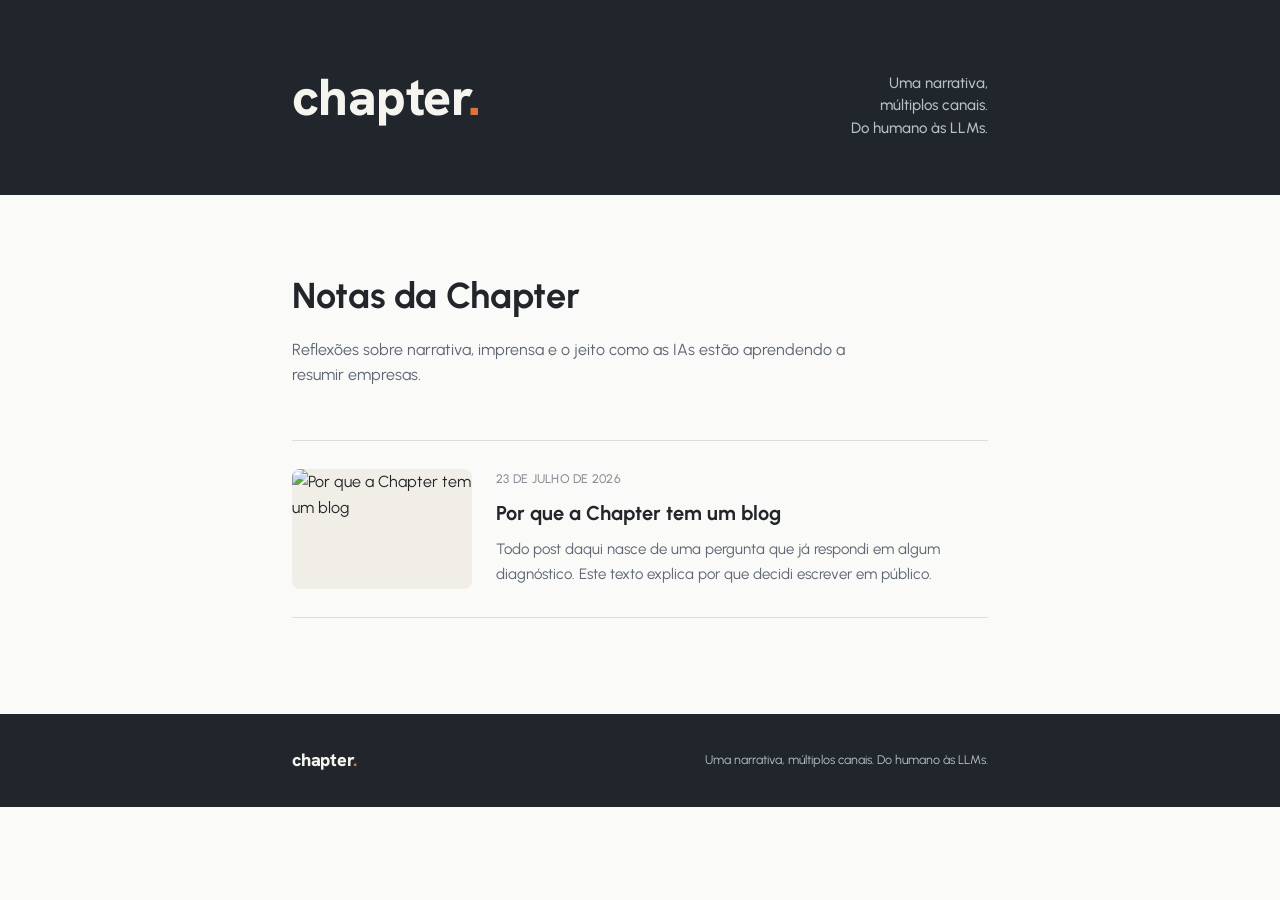
==== blog/index.html @ 7ec832b1 "ajustada index da home e conexão com o blog" ====
<!DOCTYPE html>
<html lang="pt-BR">
<head>
<meta charset="UTF-8">
<meta name="viewport" content="width=device-width, initial-scale=1.0">
<title>Notas da Chapter — chapter.</title>
<meta name="description" content="Reflexões sobre narrativa, imprensa e o jeito como as IAs estão aprendendo a resumir empresas.">
<link rel="preconnect" href="https://fonts.googleapis.com">
<link rel="preconnect" href="https://fonts.gstatic.com" crossorigin>
<link href="https://fonts.googleapis.com/css2?family=Urbanist:ital,wght@0,400;0,500;0,600;0,700;0,800;1,500;1,600;1,700&family=Hanken+Grotesk:wght@800&display=swap" rel="stylesheet">
<link rel="stylesheet" href="style.css">
</head>
<body>

<header class="blog-header">
  <div class="wrap">
    <div class="blog-hero-grid">
      <a href="../index.html" class="wordmark">chapter<span class="dot">.</span></a>
      <div class="blog-hero-tag">Uma narrativa,<br>múltiplos canais.<br>Do humano às LLMs.</div>
    </div>
  </div>
</header>

<main class="blog-index">
  <div class="wrap">
    <h1>Notas da Chapter</h1>
    <p class="lede">Reflexões sobre narrativa, imprensa e o jeito como as IAs estão aprendendo a resumir empresas.</p>
    <div class="post-list">
    <div class="post-item">
      <div class="post-thumb"><img src="https://images.unsplash.com/photo-1773332611550-9f5a465b4e42?q=80&w=1170&auto=format&fit=crop&ixlib=rb-4.1.0&ixid=M3wxMjA3fDF8MHxwaG90by1wYWdlfHx8fGVufDB8fHx8fA%3D%3D" alt="Por que a Chapter tem um blog" loading="lazy"></div>
      <div class="post-item-text">
        <div class="post-date">23 de julho de 2026</div>
        <h2><a href="por-que-a-chapter-tem-um-blog.html">Por que a Chapter tem um blog</a></h2>
        <p class="excerpt">Todo post daqui nasce de uma pergunta que já respondi em algum diagnóstico. Este texto explica por que decidi escrever em público.</p>
      </div>
    </div>
    </div>
  </div>
</main>

<footer class="blog-footer">
  <div class="wrap">
    <div class="wordmark">chapter<span class="dot">.</span></div>
    <div class="foot-tag">Uma narrativa, múltiplos canais. Do humano às LLMs.</div>
  </div>
</footer>

</body>
</html>
---- blog/style.css ----
:root{
  --slate:#53687C;
  --slate-deep:#2B3540;
  --terracota:#C8431D;
  --terracota-bright:#E0703E;
  --bg-dark:#20262B;
  --bg-light:#FAFAF8;
  --bg-alt:#F1EEE7;
  --ink:#22262A;
  --ink-soft:#5C6570;
  --ink-muted:#8B9096;
  --paper:#F6F4EE;
  --paper-soft:#B7C0C7;
  --line:#E1DED4;
  --line-dark:rgba(246,244,238,0.14);
  --wordmark: 'Hanken Grotesk', sans-serif;
  --display: 'Urbanist', sans-serif;
}
*{box-sizing:border-box; margin:0; padding:0;}
body{
  font-family:var(--display);
  color:var(--ink);
  background:var(--bg-light);
  line-height:1.6;
  -webkit-font-smoothing:antialiased;
}
.wrap{ max-width:760px; margin:0 auto; padding:0 32px; }
::selection{ background:var(--terracota); color:#fff; }
a{ color:inherit; }
:focus-visible{ outline:2px solid var(--terracota-bright); outline-offset:3px; }

.wordmark{ font-family:var(--wordmark); font-weight:800; letter-spacing:-0.01em; }
.wordmark .dot{ color:var(--terracota-bright); }

/* ============ HEADER (mirrors homepage hero) ============ */
header.blog-header{ background:var(--bg-dark); padding:56px 0; }
header.blog-header .wrap{ max-width:760px; }
.blog-hero-grid{
  display:flex; align-items:flex-end; justify-content:space-between; flex-wrap:wrap; gap:20px;
}
header.blog-header .wordmark{
  font-size:clamp(36px, 7vw, 52px); color:var(--paper); text-decoration:none;
}
.blog-hero-tag{
  font-family:var(--display); font-weight:500; font-size:15px; line-height:1.5;
  color:var(--paper-soft); text-align:right;
}

/* ============ BLOG INDEX ============ */
main.blog-index{ padding:72px 0 96px; }
.blog-index h1{
  font-family:var(--display); font-weight:700; font-size:clamp(28px,4vw,36px);
  letter-spacing:-0.01em; margin-bottom:12px;
}
.blog-index .lede{ color:var(--ink-soft); font-size:16px; margin-bottom:52px; max-width:560px; }
.post-list{ display:flex; flex-direction:column; }
.post-item{
  padding:28px 0; border-top:1px solid var(--line);
  display:flex; gap:24px; align-items:flex-start;
}
.post-item:last-child{ border-bottom:1px solid var(--line); }
.post-thumb{
  flex-shrink:0; width:180px; height:120px; border-radius:8px; overflow:hidden;
  background:var(--bg-alt);
}
.post-thumb img{ width:100%; height:100%; object-fit:cover; display:block; }
.post-thumb-empty{
  display:flex; align-items:center; justify-content:center; background:var(--bg-dark);
}
.post-thumb-empty .wordmark{ font-size:28px; color:var(--paper); }
.post-item-text{ display:flex; flex-direction:column; gap:8px; min-width:0; }
.post-item .post-date{ font-size:12.5px; color:var(--ink-muted); font-weight:500; letter-spacing:0.02em; text-transform:uppercase; }
.post-item h2{ font-family:var(--display); font-weight:700; font-size:20px; }
.post-item h2 a{ text-decoration:none; color:var(--ink); }
.post-item h2 a:hover{ color:var(--terracota); }
.post-item .excerpt{ font-size:15px; color:var(--ink-soft); line-height:1.7; }

/* ============ POST PAGE (editorial, mirrors narrativa treatment) ============ */
main.post{ background:var(--bg-alt); padding:88px 0 96px; }
.post .back-link{
  display:inline-block; font-size:13.5px; color:var(--ink-soft); text-decoration:none;
  margin-bottom:34px; font-weight:500;
}
.post .back-link:hover{ color:var(--terracota); }
.post .post-eyebrow{
  font-size:12px; font-weight:600; letter-spacing:0.08em; text-transform:uppercase;
  color:var(--terracota); margin-bottom:16px; display:block;
}
.post h1{
  font-family:var(--display); font-weight:800; font-size:clamp(28px,4.5vw,40px);
  line-height:1.25; letter-spacing:-0.01em; margin-bottom:18px;
}
.post .post-meta{ font-size:13.5px; color:var(--ink-muted); margin-bottom:36px; }
.post .post-hero{ margin-bottom:44px; border-radius:10px; overflow:hidden; aspect-ratio:16/9; }
.post .post-hero img{ width:100%; height:100%; object-fit:cover; display:block; }
.post .post-body p{ font-size:18px; line-height:1.9; color:var(--ink); margin-bottom:26px; }
.post .post-body p:first-of-type::first-letter{
  font-family:var(--display); font-weight:800; font-size:60px; float:left;
  line-height:0.8; padding-right:10px; padding-top:6px; color:var(--terracota);
}
.post .post-body h2{ font-family:var(--display); font-weight:700; font-size:22px; margin:40px 0 16px; }
.post .post-body strong{ color:var(--ink); font-weight:700; }
.post .post-body em{ font-style:italic; }
.post .post-body blockquote{
  background:var(--bg-dark); color:var(--paper); border-radius:8px;
  padding:24px 56px 24px 28px; margin:36px 0; border-left:3px solid var(--terracota);
}
.post .post-body blockquote p{
  color:var(--paper); font-size:18px; line-height:1.75; margin-bottom:0;
}
.post .post-body blockquote p:first-of-type::first-letter{
  font-size:18px; font-weight:400; float:none; padding:0; color:inherit;
}

/* ============ FOOTER ============ */
footer.blog-footer{ background:var(--bg-dark); padding:32px 0; }
footer.blog-footer .wrap{ display:flex; align-items:center; justify-content:space-between; flex-wrap:wrap; gap:14px; max-width:760px; }
footer.blog-footer .wordmark{ font-size:18px; color:var(--paper); }
footer.blog-footer .foot-tag{ font-size:12.5px; color:var(--paper-soft); }

@media (max-width:640px){
  .wrap{ padding:0 22px; }
  main.blog-index{ padding:48px 0 64px; }
  main.post{ padding:56px 0 64px; }
  .post-item{ flex-direction:column; gap:14px; }
  .post-thumb{ width:100%; height:170px; }
  .post .post-body blockquote{ padding:20px 24px; }
}
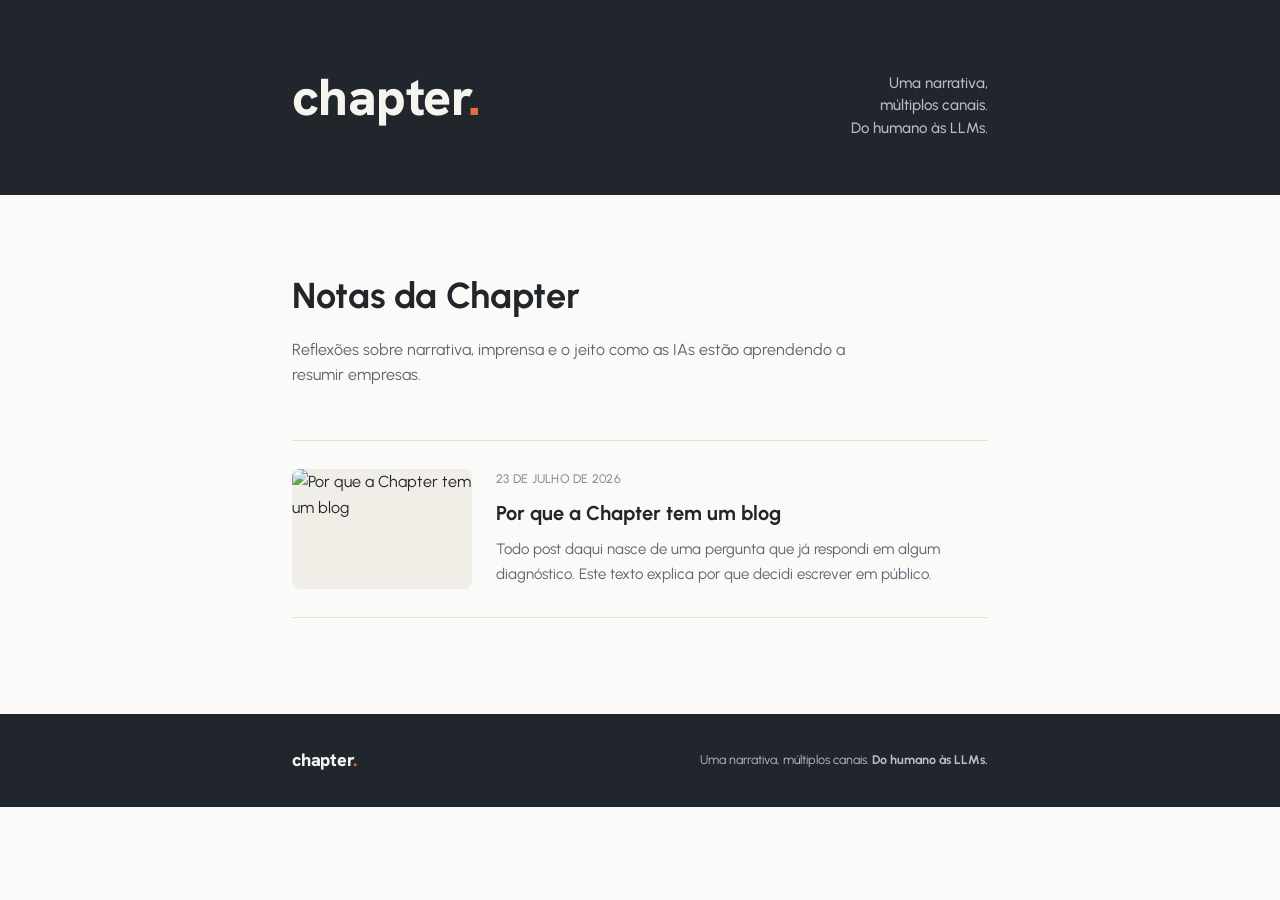
==== commit c15f02ec: "ajustado bold dos headers" ====
--- a/blog/index.html
+++ b/blog/index.html
@@ -41,7 +41,7 @@
 <footer class="blog-footer">
   <div class="wrap">
     <div class="wordmark">chapter<span class="dot">.</span></div>
-    <div class="foot-tag">Uma narrativa, múltiplos canais. Do humano às LLMs.</div>
+    <div class="foot-tag">Uma narrativa, múltiplos canais. <strong>Do humano às LLMs.</strong></div>
   </div>
 </footer>
 
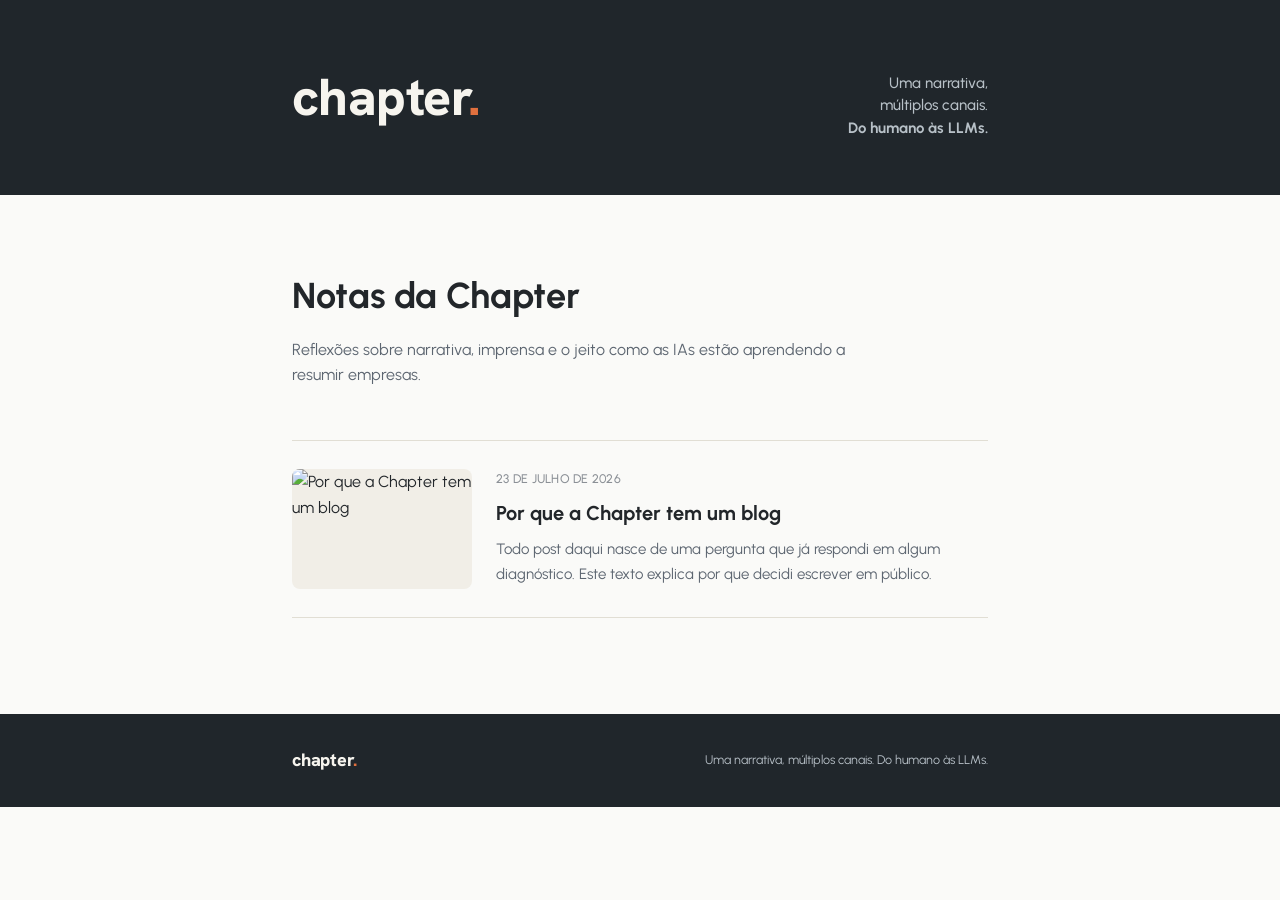
==== commit cc2a11c5: "atualizado post 1" ====
--- a/blog/index.html
+++ b/blog/index.html
@@ -16,7 +16,7 @@
   <div class="wrap">
     <div class="blog-hero-grid">
       <a href="../index.html" class="wordmark">chapter<span class="dot">.</span></a>
-      <div class="blog-hero-tag">Uma narrativa,<br>múltiplos canais.<br>Do humano às LLMs.</div>
+      <div class="blog-hero-tag">Uma narrativa,<br>múltiplos canais.<br><strong>Do humano às LLMs.</strong></div>
     </div>
   </div>
 </header>
@@ -41,7 +41,7 @@
 <footer class="blog-footer">
   <div class="wrap">
     <div class="wordmark">chapter<span class="dot">.</span></div>
-    <div class="foot-tag">Uma narrativa, múltiplos canais. <strong>Do humano às LLMs.</strong></div>
+    <div class="foot-tag">Uma narrativa, múltiplos canais. Do humano às LLMs.</div>
   </div>
 </footer>
 
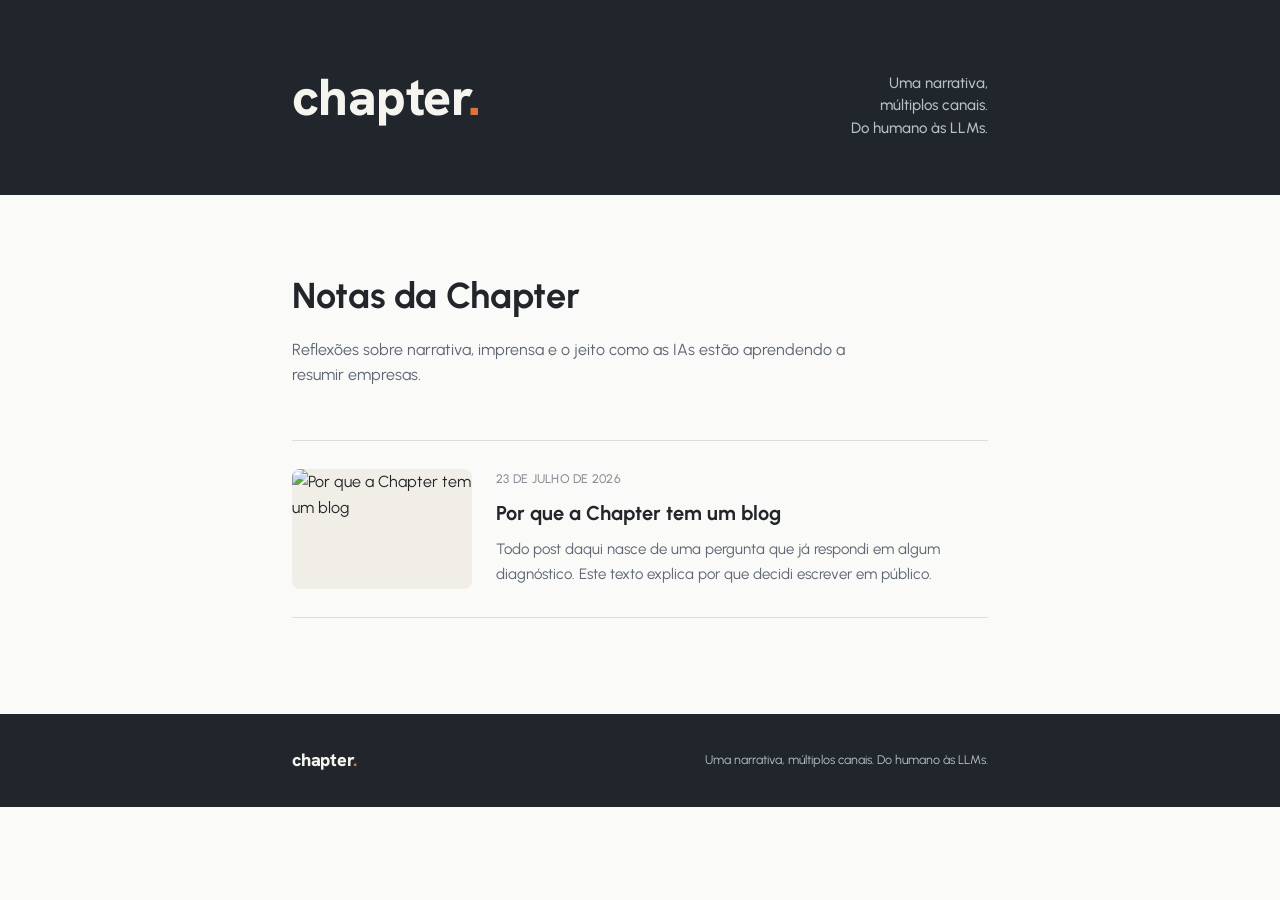
==== commit 4e8b4aa4: "adicionados textos placeholder ao blog" ====
--- a/blog/index.html
+++ b/blog/index.html
@@ -8,6 +8,7 @@
 <link rel="preconnect" href="https://fonts.googleapis.com">
 <link rel="preconnect" href="https://fonts.gstatic.com" crossorigin>
 <link href="https://fonts.googleapis.com/css2?family=Urbanist:ital,wght@0,400;0,500;0,600;0,700;0,800;1,500;1,600;1,700&family=Hanken+Grotesk:wght@800&display=swap" rel="stylesheet">
+<link rel="icon" type="image/svg+xml" href="../favicon.svg">
 <link rel="stylesheet" href="style.css">
 </head>
 <body>
@@ -16,7 +17,7 @@
   <div class="wrap">
     <div class="blog-hero-grid">
       <a href="../index.html" class="wordmark">chapter<span class="dot">.</span></a>
-      <div class="blog-hero-tag">Uma narrativa,<br>múltiplos canais.<br><strong>Do humano às LLMs.</strong></div>
+      <div class="blog-hero-tag">Uma narrativa,<br>múltiplos canais.<br>Do humano às LLMs.</div>
     </div>
   </div>
 </header>
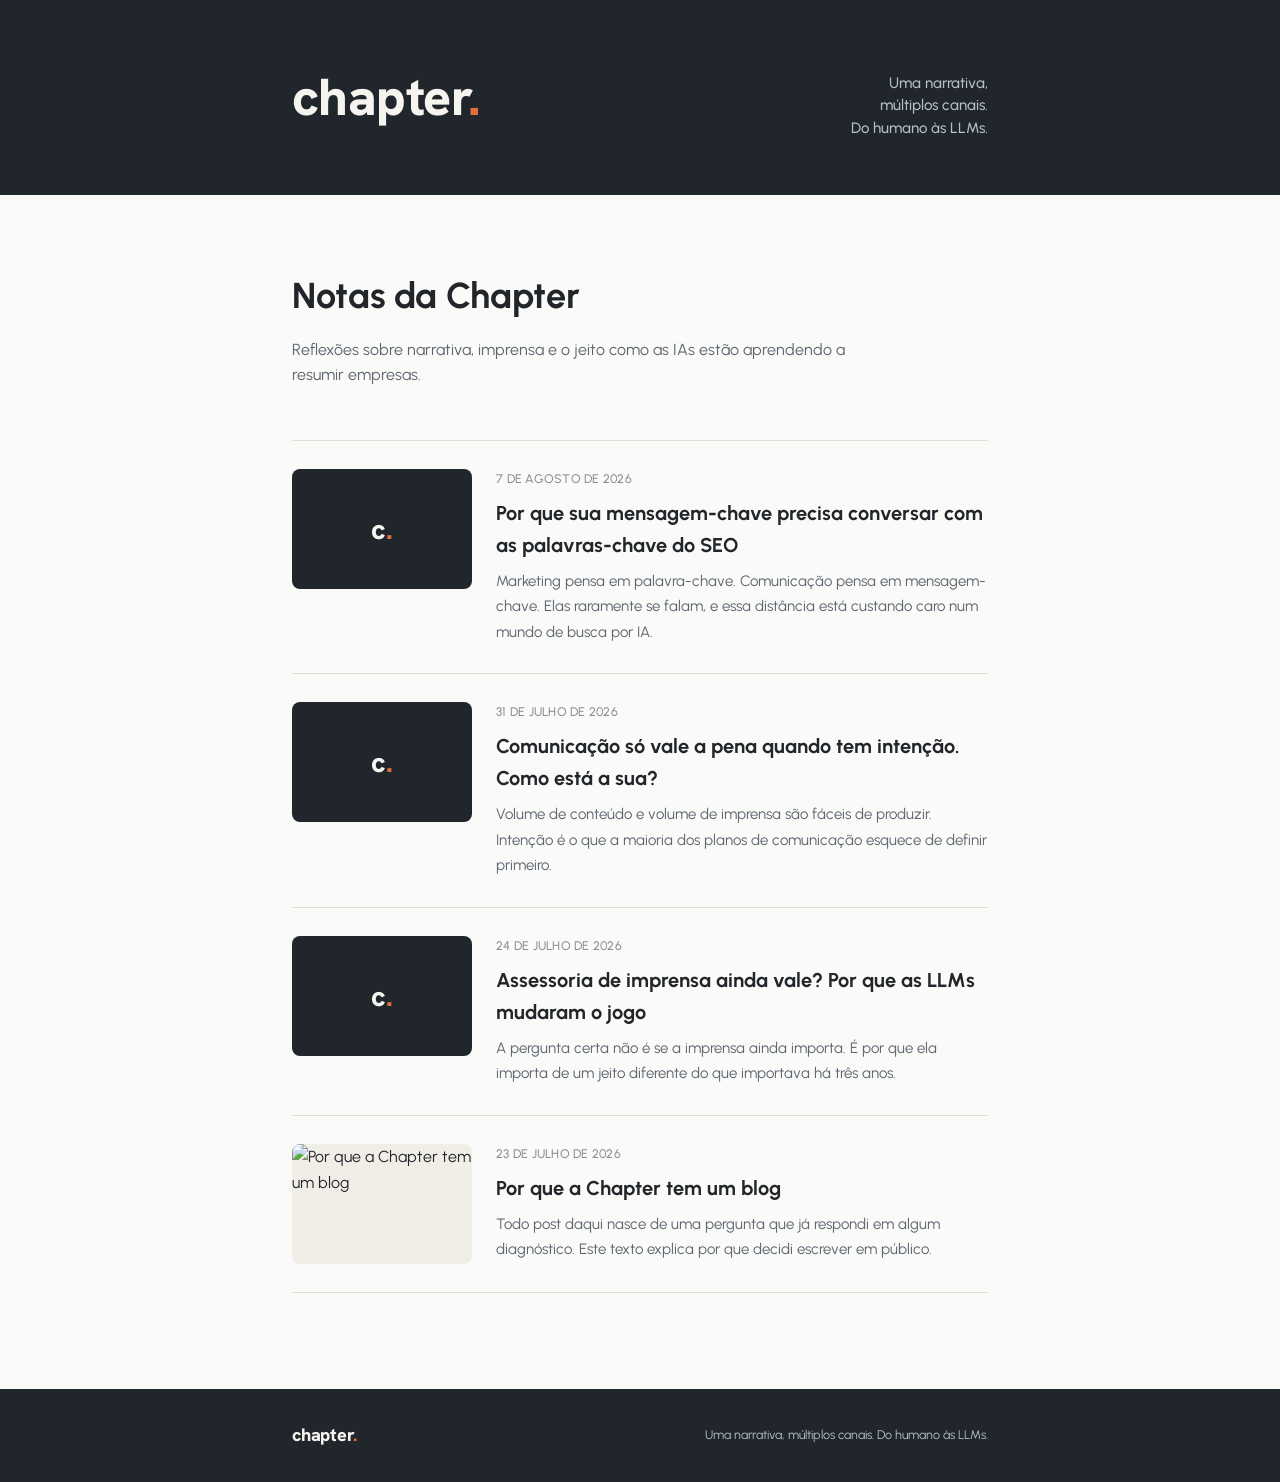
==== commit a38e1162: "gerados templates dos posts" ====
--- a/blog/index.html
+++ b/blog/index.html
@@ -28,6 +28,30 @@
     <p class="lede">Reflexões sobre narrativa, imprensa e o jeito como as IAs estão aprendendo a resumir empresas.</p>
     <div class="post-list">
     <div class="post-item">
+      <div class="post-thumb post-thumb-empty"><span class="wordmark">c<span class="dot">.</span></span></div>
+      <div class="post-item-text">
+        <div class="post-date">7 de agosto de 2026</div>
+        <h2><a href="mensagem-chave-e-palavras-chave-seo-geo.html">Por que sua mensagem-chave precisa conversar com as palavras-chave do SEO</a></h2>
+        <p class="excerpt">Marketing pensa em palavra-chave. Comunicação pensa em mensagem-chave. Elas raramente se falam, e essa distância está custando caro num mundo de busca por IA.</p>
+      </div>
+    </div>
+    <div class="post-item">
+      <div class="post-thumb post-thumb-empty"><span class="wordmark">c<span class="dot">.</span></span></div>
+      <div class="post-item-text">
+        <div class="post-date">31 de julho de 2026</div>
+        <h2><a href="comunicacao-so-vale-a-pena-com-intencao.html">Comunicação só vale a pena quando tem intenção. Como está a sua?</a></h2>
+        <p class="excerpt">Volume de conteúdo e volume de imprensa são fáceis de produzir. Intenção é o que a maioria dos planos de comunicação esquece de definir primeiro.</p>
+      </div>
+    </div>
+    <div class="post-item">
+      <div class="post-thumb post-thumb-empty"><span class="wordmark">c<span class="dot">.</span></span></div>
+      <div class="post-item-text">
+        <div class="post-date">24 de julho de 2026</div>
+        <h2><a href="assessoria-de-imprensa-ainda-vale-llms.html">Assessoria de imprensa ainda vale? Por que as LLMs mudaram o jogo</a></h2>
+        <p class="excerpt">A pergunta certa não é se a imprensa ainda importa. É por que ela importa de um jeito diferente do que importava há três anos.</p>
+      </div>
+    </div>
+    <div class="post-item">
       <div class="post-thumb"><img src="https://images.unsplash.com/photo-1773332611550-9f5a465b4e42?q=80&w=1170&auto=format&fit=crop&ixlib=rb-4.1.0&ixid=M3wxMjA3fDF8MHxwaG90by1wYWdlfHx8fGVufDB8fHx8fA%3D%3D" alt="Por que a Chapter tem um blog" loading="lazy"></div>
       <div class="post-item-text">
         <div class="post-date">23 de julho de 2026</div>
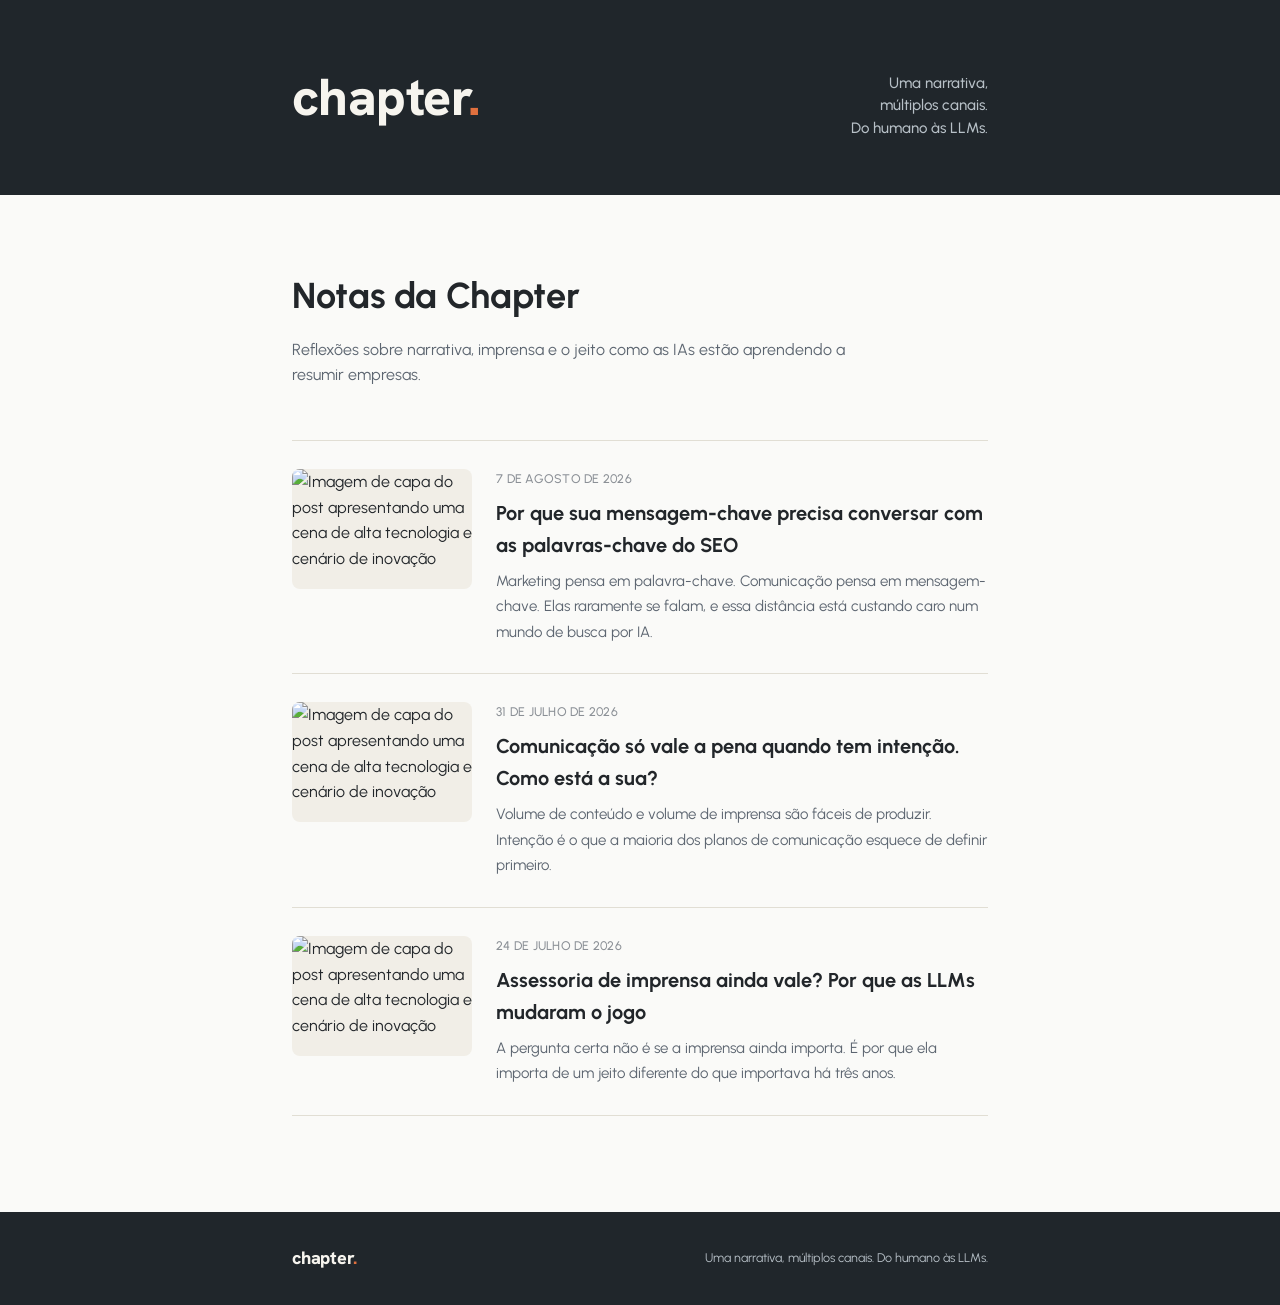
==== commit b82b0ade: "adicionados posts do blog à home" ====
--- a/blog/index.html
+++ b/blog/index.html
@@ -28,7 +28,7 @@
     <p class="lede">Reflexões sobre narrativa, imprensa e o jeito como as IAs estão aprendendo a resumir empresas.</p>
     <div class="post-list">
     <div class="post-item">
-      <div class="post-thumb post-thumb-empty"><span class="wordmark">c<span class="dot">.</span></span></div>
+      <div class="post-thumb"><img src="https://plus.unsplash.com/premium_photo-1784395298017-28a8d656df19?q=80&w=1470&auto=format&fit=crop&ixlib=rb-4.1.0&ixid=M3wxMjA3fDB8MHxwaG90by1wYWdlfHx8fGVufDB8fHx8fA%3D%3D" alt="Imagem de capa do post apresentando uma cena de alta tecnologia e cenário de inovação" loading="lazy"></div>
       <div class="post-item-text">
         <div class="post-date">7 de agosto de 2026</div>
         <h2><a href="mensagem-chave-e-palavras-chave-seo-geo.html">Por que sua mensagem-chave precisa conversar com as palavras-chave do SEO</a></h2>
@@ -36,7 +36,7 @@
       </div>
     </div>
     <div class="post-item">
-      <div class="post-thumb post-thumb-empty"><span class="wordmark">c<span class="dot">.</span></span></div>
+      <div class="post-thumb"><img src="https://images.unsplash.com/photo-1760389005000-bf02bf24f463?q=80&w=1423&auto=format&fit=crop&ixlib=rb-4.1.0&ixid=M3wxMjA3fDB8MHxwaG90by1wYWdlfHx8fGVufDB8fHx8fA%3D%3D" alt="Imagem de capa do post apresentando uma cena de alta tecnologia e cenário de inovação" loading="lazy"></div>
       <div class="post-item-text">
         <div class="post-date">31 de julho de 2026</div>
         <h2><a href="comunicacao-so-vale-a-pena-com-intencao.html">Comunicação só vale a pena quando tem intenção. Como está a sua?</a></h2>
@@ -44,19 +44,11 @@
       </div>
     </div>
     <div class="post-item">
-      <div class="post-thumb post-thumb-empty"><span class="wordmark">c<span class="dot">.</span></span></div>
+      <div class="post-thumb"><img src="https://images.unsplash.com/photo-1503694978374-8a2fa686963a?q=80&w=1469&auto=format&fit=crop&ixlib=rb-4.1.0&ixid=M3wxMjA3fDB8MHxwaG90by1wYWdlfHx8fGVufDB8fHx8fA%3D%3D" alt="Imagem de capa do post apresentando uma cena de alta tecnologia e cenário de inovação" loading="lazy"></div>
       <div class="post-item-text">
         <div class="post-date">24 de julho de 2026</div>
         <h2><a href="assessoria-de-imprensa-ainda-vale-llms.html">Assessoria de imprensa ainda vale? Por que as LLMs mudaram o jogo</a></h2>
         <p class="excerpt">A pergunta certa não é se a imprensa ainda importa. É por que ela importa de um jeito diferente do que importava há três anos.</p>
-      </div>
-    </div>
-    <div class="post-item">
-      <div class="post-thumb"><img src="https://images.unsplash.com/photo-1773332611550-9f5a465b4e42?q=80&w=1170&auto=format&fit=crop&ixlib=rb-4.1.0&ixid=M3wxMjA3fDF8MHxwaG90by1wYWdlfHx8fGVufDB8fHx8fA%3D%3D" alt="Por que a Chapter tem um blog" loading="lazy"></div>
-      <div class="post-item-text">
-        <div class="post-date">23 de julho de 2026</div>
-        <h2><a href="por-que-a-chapter-tem-um-blog.html">Por que a Chapter tem um blog</a></h2>
-        <p class="excerpt">Todo post daqui nasce de uma pergunta que já respondi em algum diagnóstico. Este texto explica por que decidi escrever em público.</p>
       </div>
     </div>
     </div>
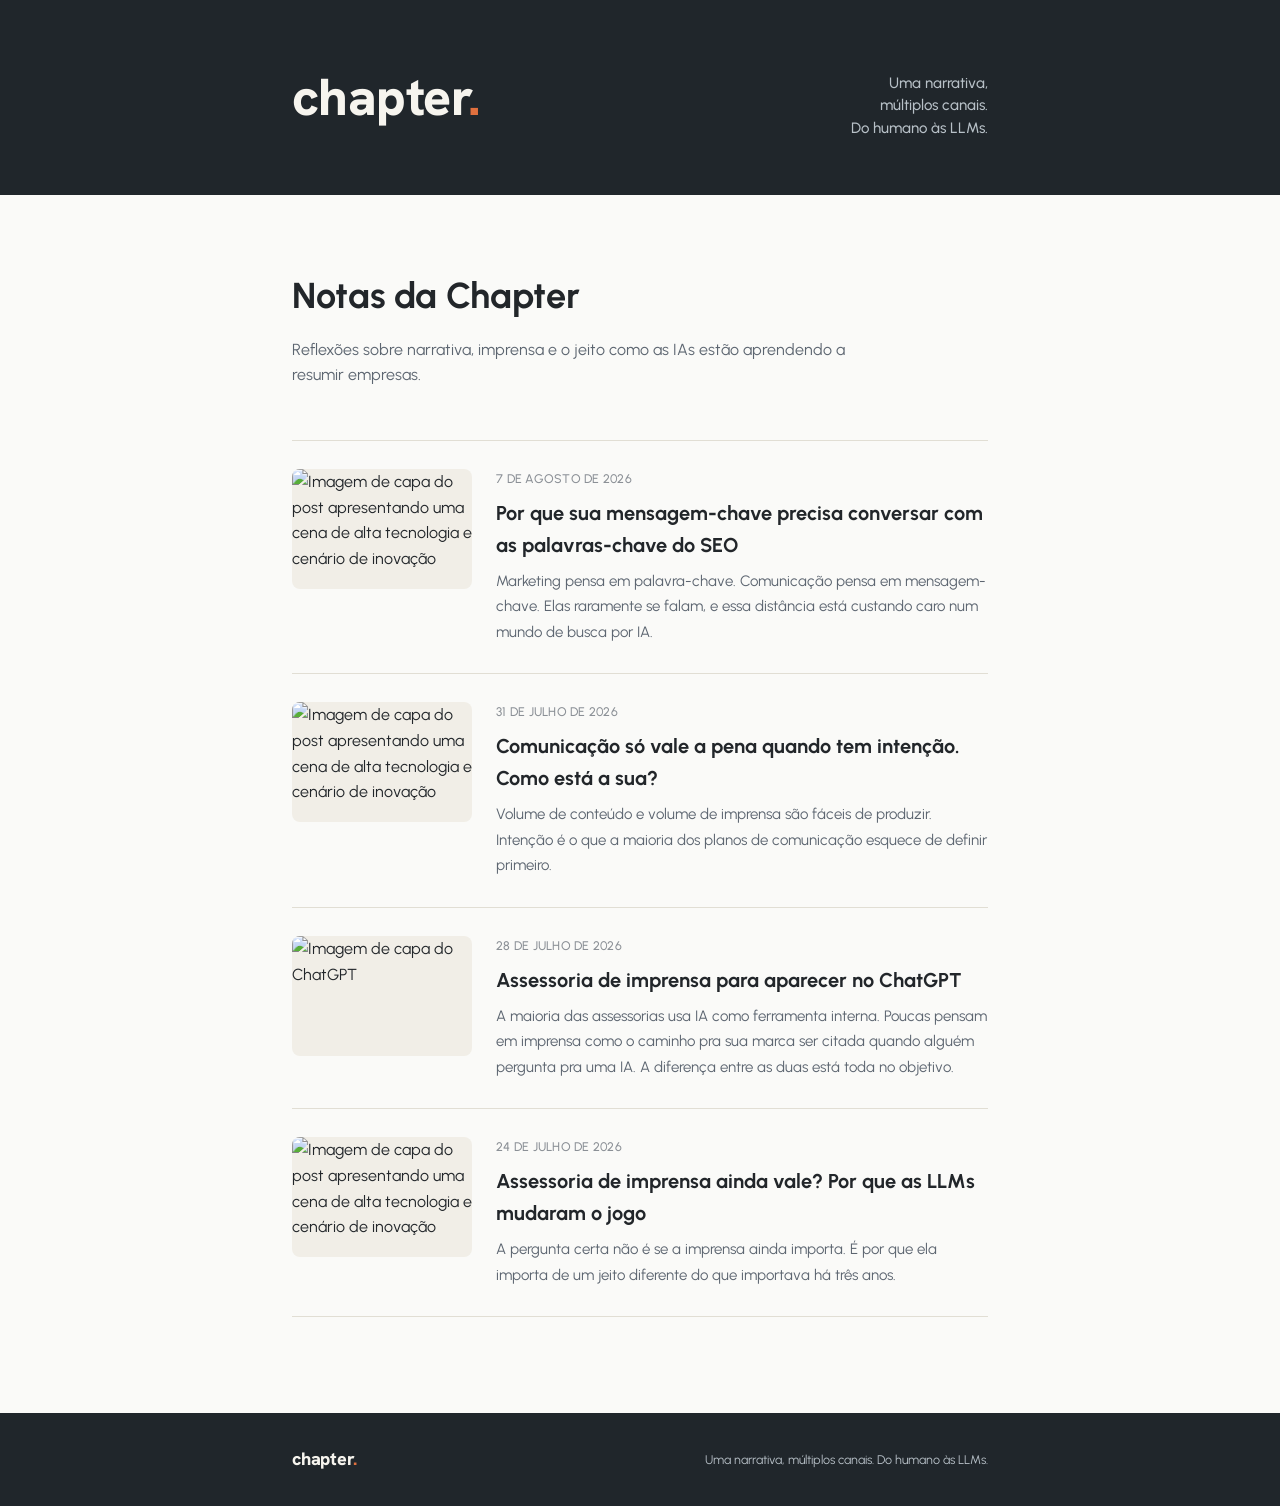
==== commit fcbd1339: "adicionado post de assessoria para aparecer no chatgpt" ====
--- a/blog/index.html
+++ b/blog/index.html
@@ -44,6 +44,14 @@
       </div>
     </div>
     <div class="post-item">
+      <div class="post-thumb"><img src="https://images.unsplash.com/photo-1677691820099-a6e8040aa077?q=80&w=1074&auto=format&fit=crop&ixlib=rb-4.1.0&ixid=M3wxMjA3fDB8MHxwaG90by1wYWdlfHx8fGVufDB8fHx8fA%3D%3D" alt="Imagem de capa do ChatGPT" loading="lazy"></div>
+      <div class="post-item-text">
+        <div class="post-date">28 de julho de 2026</div>
+        <h2><a href="assessoria-de-imprensa-para-aparecer-no-chatgpt.html">Assessoria de imprensa para aparecer no ChatGPT</a></h2>
+        <p class="excerpt">A maioria das assessorias usa IA como ferramenta interna. Poucas pensam em imprensa como o caminho pra sua marca ser citada quando alguém pergunta pra uma IA. A diferença entre as duas está toda no objetivo.</p>
+      </div>
+    </div>
+    <div class="post-item">
       <div class="post-thumb"><img src="https://images.unsplash.com/photo-1503694978374-8a2fa686963a?q=80&w=1469&auto=format&fit=crop&ixlib=rb-4.1.0&ixid=M3wxMjA3fDB8MHxwaG90by1wYWdlfHx8fGVufDB8fHx8fA%3D%3D" alt="Imagem de capa do post apresentando uma cena de alta tecnologia e cenário de inovação" loading="lazy"></div>
       <div class="post-item-text">
         <div class="post-date">24 de julho de 2026</div>
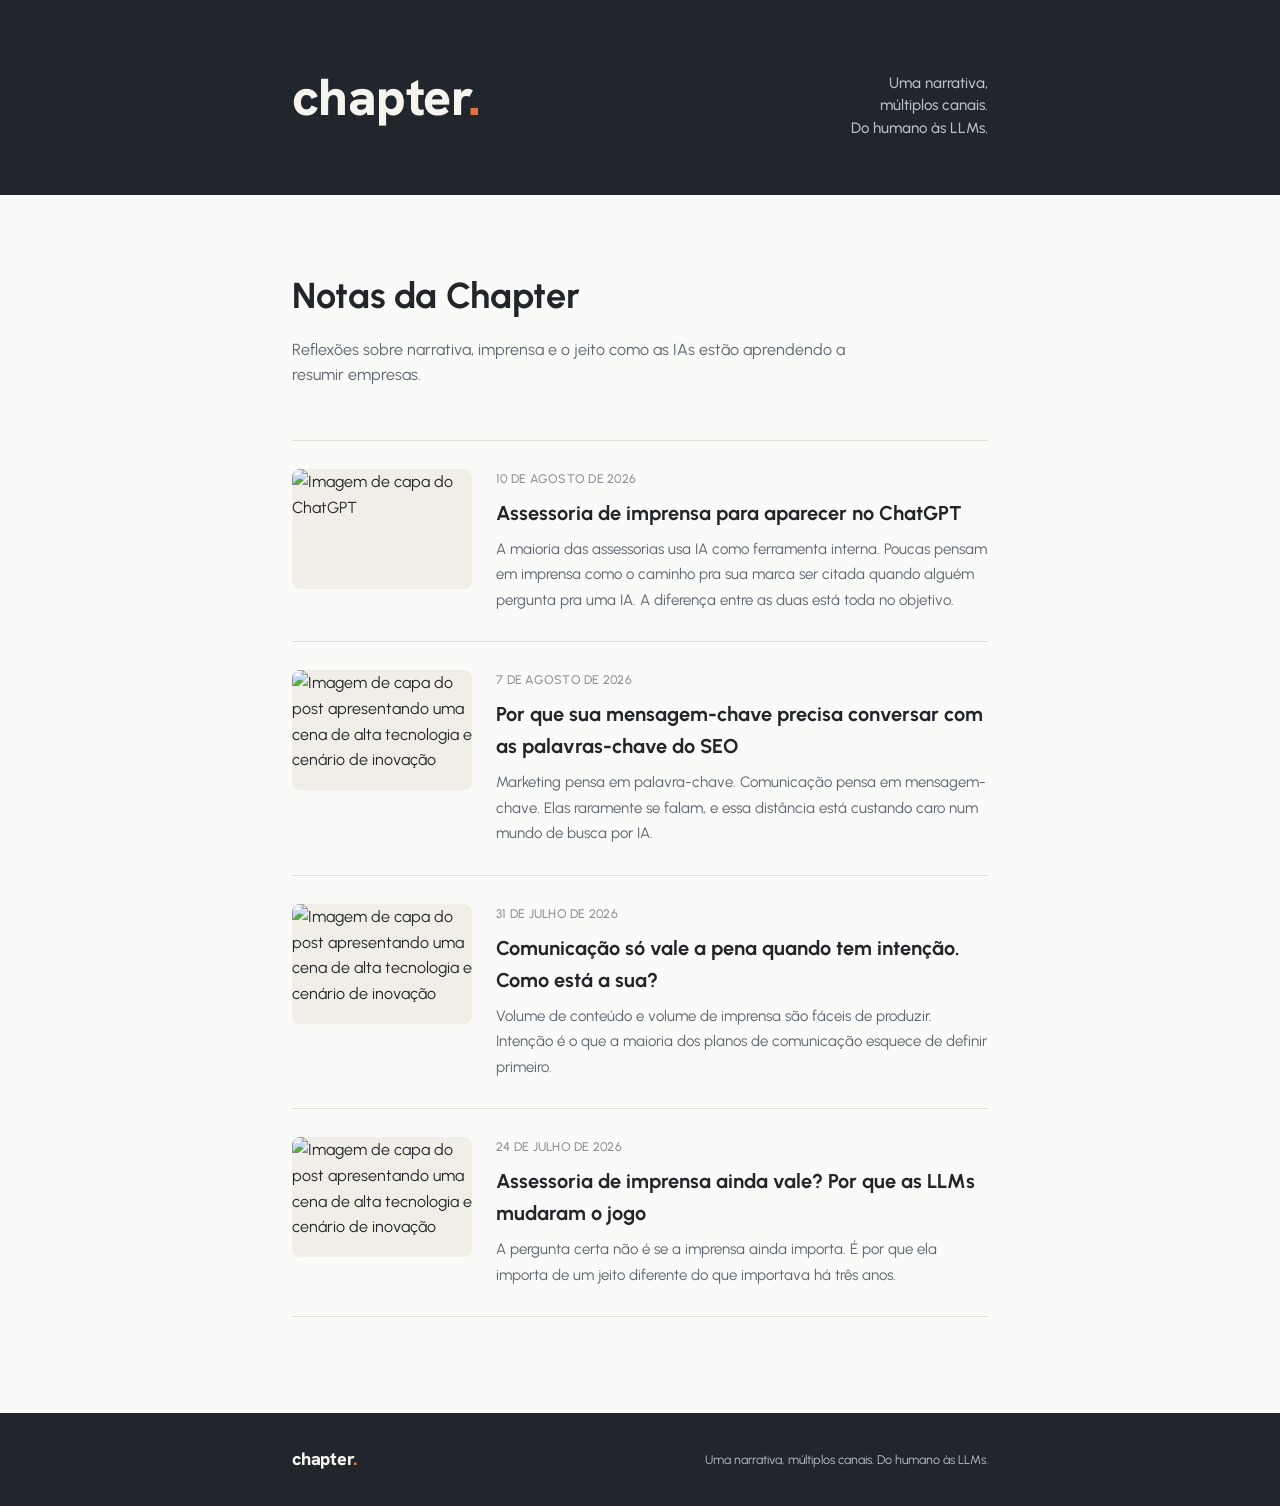
==== commit daaf3638: "ajustado post" ====
--- a/blog/index.html
+++ b/blog/index.html
@@ -28,6 +28,14 @@
     <p class="lede">Reflexões sobre narrativa, imprensa e o jeito como as IAs estão aprendendo a resumir empresas.</p>
     <div class="post-list">
     <div class="post-item">
+      <div class="post-thumb"><img src="https://images.unsplash.com/photo-1677691820099-a6e8040aa077?q=80&w=1074&auto=format&fit=crop&ixlib=rb-4.1.0&ixid=M3wxMjA3fDB8MHxwaG90by1wYWdlfHx8fGVufDB8fHx8fA%3D%3D" alt="Imagem de capa do ChatGPT" loading="lazy"></div>
+      <div class="post-item-text">
+        <div class="post-date">10 de agosto de 2026</div>
+        <h2><a href="assessoria-de-imprensa-para-aparecer-no-chatgpt.html">Assessoria de imprensa para aparecer no ChatGPT</a></h2>
+        <p class="excerpt">A maioria das assessorias usa IA como ferramenta interna. Poucas pensam em imprensa como o caminho pra sua marca ser citada quando alguém pergunta pra uma IA. A diferença entre as duas está toda no objetivo.</p>
+      </div>
+    </div>
+    <div class="post-item">
       <div class="post-thumb"><img src="https://plus.unsplash.com/premium_photo-1784395298017-28a8d656df19?q=80&w=1470&auto=format&fit=crop&ixlib=rb-4.1.0&ixid=M3wxMjA3fDB8MHxwaG90by1wYWdlfHx8fGVufDB8fHx8fA%3D%3D" alt="Imagem de capa do post apresentando uma cena de alta tecnologia e cenário de inovação" loading="lazy"></div>
       <div class="post-item-text">
         <div class="post-date">7 de agosto de 2026</div>
@@ -41,14 +49,6 @@
         <div class="post-date">31 de julho de 2026</div>
         <h2><a href="comunicacao-so-vale-a-pena-com-intencao.html">Comunicação só vale a pena quando tem intenção. Como está a sua?</a></h2>
         <p class="excerpt">Volume de conteúdo e volume de imprensa são fáceis de produzir. Intenção é o que a maioria dos planos de comunicação esquece de definir primeiro.</p>
-      </div>
-    </div>
-    <div class="post-item">
-      <div class="post-thumb"><img src="https://images.unsplash.com/photo-1677691820099-a6e8040aa077?q=80&w=1074&auto=format&fit=crop&ixlib=rb-4.1.0&ixid=M3wxMjA3fDB8MHxwaG90by1wYWdlfHx8fGVufDB8fHx8fA%3D%3D" alt="Imagem de capa do ChatGPT" loading="lazy"></div>
-      <div class="post-item-text">
-        <div class="post-date">28 de julho de 2026</div>
-        <h2><a href="assessoria-de-imprensa-para-aparecer-no-chatgpt.html">Assessoria de imprensa para aparecer no ChatGPT</a></h2>
-        <p class="excerpt">A maioria das assessorias usa IA como ferramenta interna. Poucas pensam em imprensa como o caminho pra sua marca ser citada quando alguém pergunta pra uma IA. A diferença entre as duas está toda no objetivo.</p>
       </div>
     </div>
     <div class="post-item">
